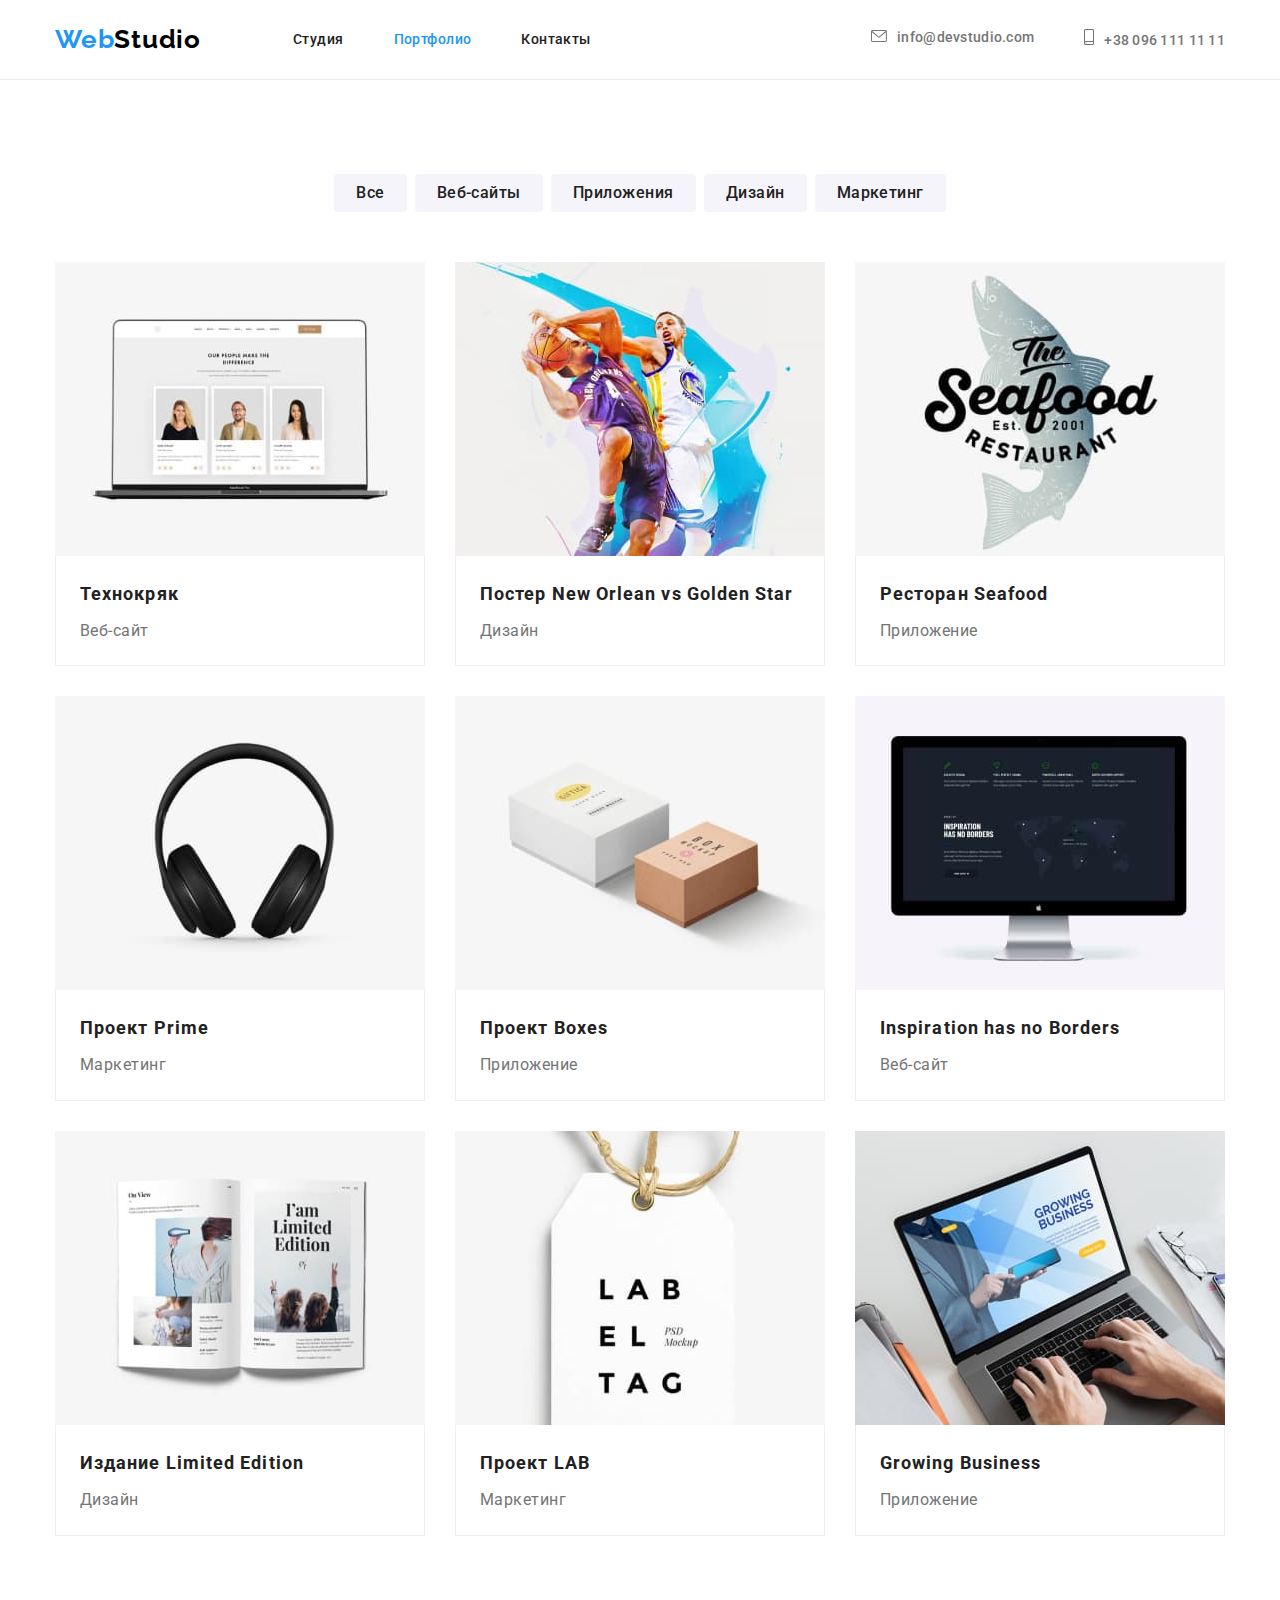
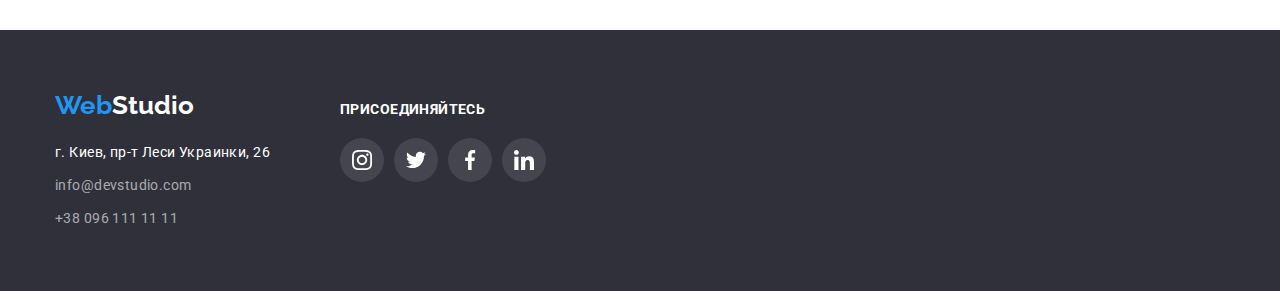
==== potrfolio.html @ 0a319fb0 "icon-close" ====
<!DOCTYPE html>
<html lang="ru">

<head>
    <meta charset="UTF-8" />
    <meta http-equiv="X-UA-Compatible" content="IE=edge" />
    <meta name="viewport" content="width=device-width, initial-scale=1.0" />
    <title>Портфолио</title>

    <link rel="preconnect" href="https://fonts.googleapis.com" />
    <link rel="preconnect" href="https://fonts.gstatic.com" />
    <link
        href="https://fonts.googleapis.com/css2?family=Raleway:wght@700&family=Roboto:wght@400;500;700;900&display=swap"
        rel="stylesheet" />
    <link rel="stylesheet" href="css/modern-normalize.css" />
    <link rel="stylesheet" href="css/styles.css" />
</head>

<body>
    <div class="container"></div>
    <!--Header-->
    <header class="header-block">
        <div class="header-conteiner container">
            <nav class="nav-block">
                <!--Logo-->
                <div class="logo-web">
                    <a href="./index.html" class="link-logo">
                        <span class="web-color">Web</span>Studio</a>
                </div>

                <!--Menu Nav-->
                <ul class="nav-list">

                    <li class="nav-link">
                        <a href="./index.html" class="link-studio-secondary">Студия</a>
                    </li>

                    <li class="nav-link">
                        <a href="./potrfolio.html" class="link-portfolio-secondary">Портфолио</a>
                    </li>

                    <li class="nav-link"><a href="#" class="link-contact-secondary">Контакты</a></li>
                </ul>
            </nav>

            <!--Contact email and tel-->
            <ul class="contact-list">

                <li class="header-mail">
                    <a href="mailto:info@devstudio.com" class="header-contact">
                        <svg class="icon-envelope" width="16" height="12">
                            <use href="./images/icons.svg#icon-envelope"></use>
                        </svg>info@devstudio.com</a>
                </li>
                <li class="header-tel">
                    <a href="tel:+380961111111" class="header-contact">
                        <svg class="icon-smartphone" width="10" height="16">
                            <use href="./images/icons.svg#icon-smartphone"></use>
                        </svg>+38 096 111 11 11</a>
                </li>
            </ul>
        </div>
    </header>

    <!-- Main -->
    <main class="main-block">
        <!-- container portfolio -->
        <!--must be present according to the rules  H1 and H2-->
        <section class="section-portflio">
            <div class="container">
                <h1 class="visually-hidden">Портфолио</h1>
                <!-- buttons-filters -->
                <ul class="button-filter-list">
                    <li class="button-filter-link">
                        <button type="button" class="filter-button">Все</button>
                    </li>

                    <li class="button-filter-link">
                        <button type="button" class="filter-button">Веб-сайты</button>
                    </li>

                    <li class="button-filter-link">
                        <button type="button" class="filter-button">Приложения</button>
                    </li>

                    <li class="button-filter-link">
                        <button type="button" class="filter-button">Дизайн</button>
                    </li>

                    <li class="button-filter-link">
                        <button type="button" class="filter-button">Маркетинг</button>
                    </li>
                </ul>

                <ul class="projects">
                    <!-- project 1 -->
                    <li class="project-link">
                        <div>
                            <img class="project-image" src="./images/img-portfolio-1.jpg" alt="Ноутбук-веб-страница"
                                width="370" />
                            <div class="project-card">
                                <h2 class="poster-box">Технокряк</h2>
                                <p class="poster-text">Веб-сайт</p>
                            </div>
                        </div>
                    </li>

                    <!-- project 2 -->
                    <li class="project-link">
                        <div>
                            <img class="project-image" src="./images/img-portfolio-2.jpg" alt="Постер-баскетбол"
                                width="370" />
                            <div class="project-card">
                                <h2 class="poster-box">Постер New Orlean vs Golden Star</h2>
                                <p class="poster-text">Дизайн</p>
                            </div>
                        </div>
                    </li>

                    <!-- project 3 -->
                    <li class="project-link">
                        <div>
                            <img class="project-image" src="./images/img-portfolio-3.jpg" alt="Ресторан-рыба"
                                width="370" />
                            <div class="project-card">
                                <h2 class="poster-box">Ресторан Seafood</h2>
                                <p class="poster-text">Приложение</p>
                            </div>
                        </div>
                    </li>

                    <!-- project 4 -->
                    <li class="project-link">
                        <div>
                            <img class="project-image" src="./images/img-portfolio-4.jpg" alt="Наушники-закрытые"
                                width="370" />
                            <div class="project-card">
                                <h2 class="poster-box">Проект Prime</h2>
                                <p class="poster-text">Маркетинг</p>
                            </div>
                        </div>
                    </li>

                    <!-- project 5 -->
                    <li class="project-link">
                        <div>
                            <img class="project-image" src="./images/img-portfolio-5.jpg" alt="Две-коробки"
                                width="370" />
                            <div class="project-card">
                                <h2 class="poster-box">Проект Boxes</h2>
                                <p class="poster-text">Приложение</p>
                            </div>
                        </div>
                    </li>

                    <!-- project 6 -->
                    <li class="project-link">
                        <div>
                            <img class="project-image" src="./images/img-portfolio-6.jpg" alt="Монитор-мак"
                                width="370" />
                            <div class="project-card">
                                <h2 class="poster-box">Inspiration has no Borders</h2>
                                <p class="poster-text">Веб-сайт</p>
                            </div>
                        </div>
                    </li>

                    <!-- project 7 -->
                    <li class="project-link">
                        <div>
                            <img class="project-image" src="./images/img-portfolio-7.jpg" alt="Журнал" width="370" />
                            <div class="project-card">
                                <h2 class="poster-box">Издание Limited Edition</h2>
                                <p class="poster-text">Дизайн</p>
                            </div>
                        </div>
                    </li>

                    <!-- project 8 -->
                    <li class="project-link">
                        <div>
                            <img class="project-image" src="./images/img-portfolio-8.jpg" alt="Метка" width="370" />
                            <div class="project-card">
                                <h2 class="poster-box">Проект LAB</h2>
                                <p class="poster-text">Маркетинг</p>
                            </div>
                        </div>
                    </li>

                    <!-- project 9 -->
                    <li class="project-link">
                        <div>
                            <img class="project-image" src="./images/img-portfolio-9.jpg" alt="Ноутбук-печатают"
                                width="370" />
                            <div class="project-card">
                                <h2 class="poster-box">Growing Business</h2>
                                <p class="poster-text">Приложение</p>
                            </div>
                        </div>
                    </li>
                </ul>
            </div>
        </section>
    </main>

    <!-- Footer -->
    <footer class="section-footer">
        <div class="container footer-content">
            <div>
                <div class="footer-web">
                    <a href="./index.html" class="web-logo">
                        <span class="web-color">Web</span>Studio</a>
                </div>

                <!-- Address -->
                <address>
                    <ul class="footer-item">

                        <li class="footer-link">
                            <a href="https://goo.gl/maps/CPtrU1FHBa2aNyZL9" class="address-footer" target="_blank"
                                rel="noopener noreferrer">
                                г. Киев, пр-т Леси Украинки, 26
                            </a>
                        </li>

                        <li class="footer-link">
                            <a href="mailto:info@devstudio.com" class="footer-contact">info@devstudio.com</a>
                        </li>

                        <li class="footer-link">
                            <a href="tel:+380961111111" class="footer-contact">+38 096 111 11 11</a>
                        </li>

                    </ul>
                </address>
            </div>

            <!-- footer social-icon -->

            <div class="footer-social">
                <h3 class="footer-title">присоединяйтесь</h3>
                <ul class="footer-list">
                    <li class="footer-icon-roll">
                        <a href=# class="footer-icon-link">
                            <svg class="footer-icon" width="20" height="20">
                                <use href="./images/icons.svg#icon-instagram">
                                </use>
                            </svg>
                        </a>
                    </li>
                    <li class="footer-icon-roll">
                        <a href=# class="footer-icon-link">
                            <svg class="footer-icon" width="20" height="20">
                                <use href="./images/icons.svg#icon-twitter">
                                </use>
                            </svg>
                        </a>
                    </li>
                    <li class="footer-icon-roll">
                        <a href=# class="footer-icon-link">
                            <svg class="footer-icon" width="20" height="20">
                                <use href="./images/icons.svg#icon-facebook">
                                </use>
                            </svg>
                        </a>
                    </li>
                    <li class="footer-icon-roll">
                        <a href=# class="footer-icon-link">
                            <svg class="footer-icon" width="20" height="20">
                                <use href="./images/icons.svg#icon-linkedin">
                                </use>
                            </svg>
                        </a>
                    </li>
            </div>
        </div>
    </footer>
</body>

</html>
---- css/styles.css ----
/* Global Styles */

/* TEST MARGIN    outline: 1px solid red; */

body {
	font-family: 'Roboto', sans-serif;
	padding: 0;
	margin: 0;
	font-weight: 400;
	font-size: 14px;
	color: #212121;
	background-color: #fff;
}

.visually-hidden {
	position: absolute;
	width: 1px;
	height: 1px;
	margin: -1px;
	border: 0;
	padding: 0;

	white-space: nowrap;
	clip-path: inset(100%);
	clip: rect(0 0 0 0);
	overflow: hidden;
}

h1,
h2,
h3,
h4,
h5,
h6 {
	margin: 0;
}

p {
	margin: 0;
}

ul,
ol {
	list-style: none;
	margin: 0;
	padding-left: 0;
}

.container {
	max-width: 1200px;
	margin: 0 auto;
	padding-left: 15px;
	padding-right: 15px;
}

.section-group,
.section-teams,
.section-portflio,
.section-clients {
	padding-bottom: 94px;
	padding-top: 94px;
}
/* Header */

.header-block {
	border-bottom: 1px solid #ececec;
	padding: 24px 0;
}

.header-container {
	display: flex;
	align-items: center;
	justify-content: space-between;
}

/* Logo */
.logo-web {
	font-family: 'Raleway';
	font-style: normal;
	font-weight: 700;
	font-size: 26px;
	line-height: 1.19;
	letter-spacing: 0.03em;
	color: #000;
}
.link-logo {
	text-decoration: none;
	color: #000;
	margin-right: 92px;
}
.web-color {
	color: #2196f3;
}

/* Menu Nav */

.nav-block {
	display: flex;
	align-items: center;
}

.nav-list {
	display: flex;
}

.contact-list {
	display: flex;
	margin-left: auto;
}

.nav-link:not(:last-child) {
	margin-right: 50px;
}
.section-header {
	background: #ffffff;
}

.header-conteiner {
	display: flex;
	align-items: center;
}

.link-studio {
	font-weight: 500;
	font-style: normal;
	font-size: 14px;
	line-height: 1.14;
	letter-spacing: 0.02em;
	color: #2196f3;
	text-decoration: none;
	border-bottom: 1px solid #2196f3;
}

.link-portfolio,
.link-contact {
	font-weight: 500;
	font-style: normal;
	font-size: 14px;
	line-height: 1.14;
	color: #212121;
	letter-spacing: 0.02em;
	text-decoration: none;
}

.link-studio:hover,
.link-portfolio:hover,
.link-contact:hover,
.header-contact:hover,
.header-contact:focus,
.footer-contact:hover,
.footer-contact:focus {
	color: #2196f3;
}

/* Contact email and tel */
.header-contact {
	font-weight: 500;
	font-style: normal;
	font-size: 14px;
	line-height: 1.14;
	letter-spacing: 0.02em;
	color: #757575;
	text-decoration: none;
}

.contact-list .header-mail + .header-tel {
	margin-left: 50px;
}

.header-mail,
.header-tel {
	/* display: flex; */
	align-items: center;
}

.icon-smartphone,
.icon-envelope {
	margin-right: 10px;
	fill: #757575;
}
/* display: block; */

/* cursor: pointer; */
/* width: 16px;
	height: 16px; */

/* .header-contact:hover,
.icon-smartphone:focus,
.header-tel :hover,
.header-tel :focus {
	fill: #2196f3;
} */

/* .icon-envelope {
	margin-right: 10px;
	cursor: pointer;
	width: 16px;
	height: 16px;
} */

/* Main */
.main-block {
}
/* Title H1 */
.section-title {
	padding: 200px 0px 200px 0px;
	text-align: center;
	background-color: #2f303a;
	background-image: linear-gradient(
			rgba(47, 48, 58, 0.4),
			rgba(47, 48, 58, 0.4)
		),
		url(../images/img-office.jpg);
	text-align: center;
	padding: 200px 0px;
	background-size: cover;
	background-repeat: no-repeat;
	max-width: 1600px;
	height: 600px;
	margin-left: auto;
	margin-right: auto;
}

.page-title {
	font-weight: 900;
	font-style: normal;
	font-size: 44px;
	line-height: 1.36;
	letter-spacing: 0.06em;
	text-align: center;
	color: #ffffff;
	text-transform: uppercase;
	margin: 0px auto 30px auto;
	width: 696px;
}

/* button-title  */
.title-button {
	font-weight: 700;
	font-style: normal;
	font-size: 16px;
	line-height: 1.87;
	letter-spacing: 0.06em;
	color: #ffffff;
	background: #2196f3;
	box-shadow: 0px 4px 4px rgba(0, 0, 0, 0.15);
	border-radius: 4px;
	cursor: pointer;
	transition: all 0.3s ease-out;
	display: block;
	margin: 0 auto;
	padding: 10px 32px;
	border: none;
}

.title-button:hover,
.title-button:focus {
	background: #757575;
}
/* Features group */
.section-group {
	background: #ffffff;
}

.features-title {
	font-weight: 700;
	font-style: normal;
	font-size: 36px;
	line-height: 1.16;
	letter-spacing: 0.03em;
	color: #212121;
}

.group-title {
	font-weight: 700;
	font-style: normal;
	font-size: 14px;
	line-height: 1.14;
	letter-spacing: 0.03em;
	color: #212121;
	text-transform: uppercase;
	margin-bottom: 10px;
}

.skills-text {
	font-size: 14px;
	line-height: 1.71;
	letter-spacing: 0.03em;
	color: #757575;
}

.group-link:not(:last-child) {
	margin-right: 30px;
}

/* .features-title {
	display: none;
} */

.group-list {
	display: flex;
}

.group-link {
	width: 270px;
}

.group-block {
	display: flex;
	align-items: center;
	justify-content: center;
	background-color: #f5f4fa;
	width: 270px;
	height: 120px;
	margin-bottom: 30px;
	border-radius: 4px;
}
/* display: block;
	position: center; */

.group-icon {
	fill: #212121;
}

/* Box */
.section-box {
	background: #ffffff;
	padding-bottom: 94px;
}

.box-title {
	font-weight: 700;
	font-size: 36px;
	line-height: 1.16;
	letter-spacing: 0.03em;
	text-align: center;
	margin-bottom: 50px;
}

.box-link {
	/* display: flexbox; */
	/* margin-right: 30px; */
}

.box-list {
	display: flex;
	gap: 30px;
	/* flex-wrap: wrap; */
	/* justify-content: space-between; */
	/* text-decoration: none; */
}
.box-image,
.client-icon {
	display: block;
}

/* Teams */
.section-teams {
	background: #f5f4fa;
}

.teams-title {
	font-weight: 700;
	font-style: normal;
	font-size: 36px;
	line-height: 1.16;
	letter-spacing: 0.03em;
	text-align: center;
	margin-bottom: 50px;
}

.name-teams {
	font-weight: 500;
	font-style: normal;
	font-size: 16px;
	line-height: 1.18;
	letter-spacing: 0.03em;
	text-align: center;
	margin-bottom: 10px;
}

.team-text {
	font-weight: 400;
	font-size: 16px;
	line-height: 1.18;
	letter-spacing: 0.03em;
	text-align: center;
	color: #757575;
	margin-bottom: 16px;
}

.team-list {
	display: flex;
	gap: 30px;
	/* justify-content: space-between; */
}
.team-link {
	box-shadow: 0px 1px 3px rgba(0, 0, 0, 0.12), 0px 1px 1px rgba(0, 0, 0, 0.14),
		0px 2px 1px rgba(0, 0, 0, 0.2);
	border-radius: 0px 0px 4px 4px;
}

.team-img {
	display: block;
}

.team-card {
	padding: 30px 32px;
	background: #ffffff;
}

/* social ions */

.social-link {
	display: flex;
	align-items: center;
	justify-content: center;
	color: #fff;
	width: 44px;
	height: 44px;
}

.social-list {
	display: flex;
	align-items: center;
	justify-content: center;
}

.social-roll {
	gap: 10px;
	display: flex;
	border-radius: 50%;
	background: #fff;
	/* justify-content: ; */
}
.social-icon {
	fill: #afb1b8;
}

.social-roll:hover {
	background: #2196f3;
}

.social-roll:hover .social-icon {
	fill: #fff;
}

/* Regular clients */

.client-title {
	font-style: normal;
	font-weight: 700;
	font-size: 36px;
	line-height: 1.16;
	text-align: center;
	letter-spacing: 0.03em;
	color: #212121;
	padding-bottom: 50px;
}

/* .group-block {
	display: flex;
	align-items: center;
	justify-content: center;
	background-color: #f5f4fa;
	width: 270px;
	height: 120px;
	margin-bottom: 30px;
	border-radius: 4px;}

	display: block;
	position: center; */

.client-list {
	display: flex;
	/* flex-wrap: wrap; */
	justify-content: center;
	gap: 30px;
	/* flex-basis: calc((100% - 150px) / 5); */
}

/* .clients-list {
	display: flex;
	flex-direction: column;
	justify-content: center;
	margin-left: -30px;
} */

.client-link {
	display: flex;
	align-items: center;
	justify-content: center;
	width: 170px;
	height: 92px;
	box-sizing: border-box;
}

.client-icon {
	/* fill: currentColor; */
	fill: #afb1b8;
}

.client-roll {
	border: 1px solid #afb1b8;
	border-radius: 4px;
}
/* .client-link:hover,
.client-link:focus,
.client-icon:hover,
.client-icon:focus {
	fill: #2196f3;
	border-color: #2196f3;
} */

.client-roll:hover {
	border: 1px solid #2196f3;
}

.client-roll:hover .client-icon {
	fill: #2196f3;
}

/* Footer */
.section-footer {
	background: #2f303a;
	padding: 60px 0;
}

.web-logo {
	color: #ffffff;
	text-decoration: none;
}

.footer-web {
	font-family: 'Raleway';
	font-weight: 700;
	font-size: 26px;
	line-height: 1.19;
	color: #ffffff;
}

/* address */
.address-footer {
	font-weight: 400;
	font-style: normal;
	font-size: 14px;
	line-height: 1.71;
	letter-spacing: 0.03em;
	color: #ffffff;
	text-decoration: none;
}

/* email tel */
.footer-contact {
	font-weight: 400;
	font-style: normal;
	font-size: 14px;
	line-height: 1.71;
	letter-spacing: 0.03em;
	color: rgba(255, 255, 255, 0.6);
	text-decoration: none;
}
.footer-link:not(:last-child) {
	margin-bottom: 9px;
}
.web-logo {
	display: inline-block;
	margin-bottom: 20px;
}

/* footer social icon */
.footer-title {
	font-style: normal;
	font-weight: 700;
	font-size: 14px;
	line-height: 1.14;
	letter-spacing: 0.03em;
	text-transform: uppercase;
	align-items: center;
	color: #ffffff;
	margin-bottom: 20px;
}

.footer-content {
	align-items: baseline;
	display: flex;
}
.footer-social {
	box-sizing: border-box;
	display: block;
	min-width: 206px;
	margin-left: 70px;
}

.footer-list {
	display: flex;
}

/* .footer-flex {
	/* display: flex; */

.footer-icon {
	fill: #fff;
}

.footer-icon-link {
	display: flex;
	align-items: center;
	justify-content: center;
	width: 44px;
	height: 44px;
	background: rgba(255, 255, 255, 0.1);
	border-radius: 50%;
}

/* .footer-icon-roll {
	gap: 10px;
} */
.footer-icon-roll:not(:last-child) {
	margin-right: 10px;
}

.footer-icon-link:hover {
	background: #2196f3;
}

/* portfolio */
.section-portflio {
	background: #ffffff;
}

.link-portfolio-secondary {
	font-weight: 500;
	font-style: normal;
	font-size: 14px;
	line-height: 1.14;
	letter-spacing: 0.03em;
	color: #2196f3;
	text-decoration: none;
}

.link-studio-secondary,
.link-contact-secondary {
	font-weight: 500;
	font-style: normal;
	font-size: 14px;
	line-height: 1.14;
	letter-spacing: 0.03em;
	color: #212121;
	text-decoration: none;
}

.link-studio-secondary:hover,
.link-portfolio-secondary:hover,
.link-contact-secondary:hover,
.address-footer:hover {
	color: #2196f3;
}

/* buttons-filters-portfolio */

.project-link:hover {
	cursor: pointer;
	box-shadow: 0px 1px 1px rgba(0, 0, 0, 0.12), 0px 4px 4px rgba(0, 0, 0, 0.06),
		1px 4px 6px rgba(0, 0, 0, 0.16);
}

.page-title-poster {
	font-weight: 900;
	font-style: normal;
	font-size: 44px;
	line-height: 1.36;
	color: #212121;
	visibility: hidden;
}

.title-poster {
	font-weight: 700;
	font-style: normal;
	font-size: 36px;
	line-height: 1.16;
	letter-spacing: 0.06em;
	color: #212121;
}

.filter-button {
	font-style: normal;
	font-weight: 500;
	font-size: 16px;
	line-height: 1.6;
	letter-spacing: 0.03em;
	color: #212121;
	background: #f5f4fa;
	cursor: pointer;
	border-radius: 4px;
	border: none;
	text-align: center;
	padding: 6px 22px;
	transition: all 0.3s ease-out;
	/* margin-top: 94px; */
}

.button-filter-link:not(:last-child) {
	margin-right: 8px;
}

.filter-button:hover,
.filter-button:focus {
	box-shadow: 0px 3px 1px rgba(0, 0, 0, 0.1), 0px 1px 2px rgba(0, 0, 0, 0.08),
		0px 2px 2px rgba(0, 0, 0, 0.12);
	border-radius: 4px;
	background: #2196f3;
	color: #ffffff;
}

/* projects poster */

.button-filter-list {
	display: flex;
	align-items: center;
	justify-content: center;
	margin-bottom: 50px;
}

.poster-box {
	font-style: normal;
	font-weight: 700;
	font-size: 18px;
	line-height: 2;
	letter-spacing: 0.06em;
	color: #212121;
	margin: 0px 0px 4px 0px;
}

.poster-text {
	font-style: normal;
	font-weight: 400;
	font-size: 16px;
	line-height: 1.87;
	letter-spacing: 0.03em;
	color: #757575;
}

.projects {
	display: flex;
	flex-wrap: wrap;
	justify-content: center;
	gap: 30px;
	flex-basis: calc((100% - 60px) / 3);
}

.project-image {
	display: block;
}

.project-card {
	padding: 20px 24px;
	border-left: 1px solid #eeeeee;
	border-right: 1px solid #eeeeee;
	border-bottom: 1px solid #eeeeee;
}
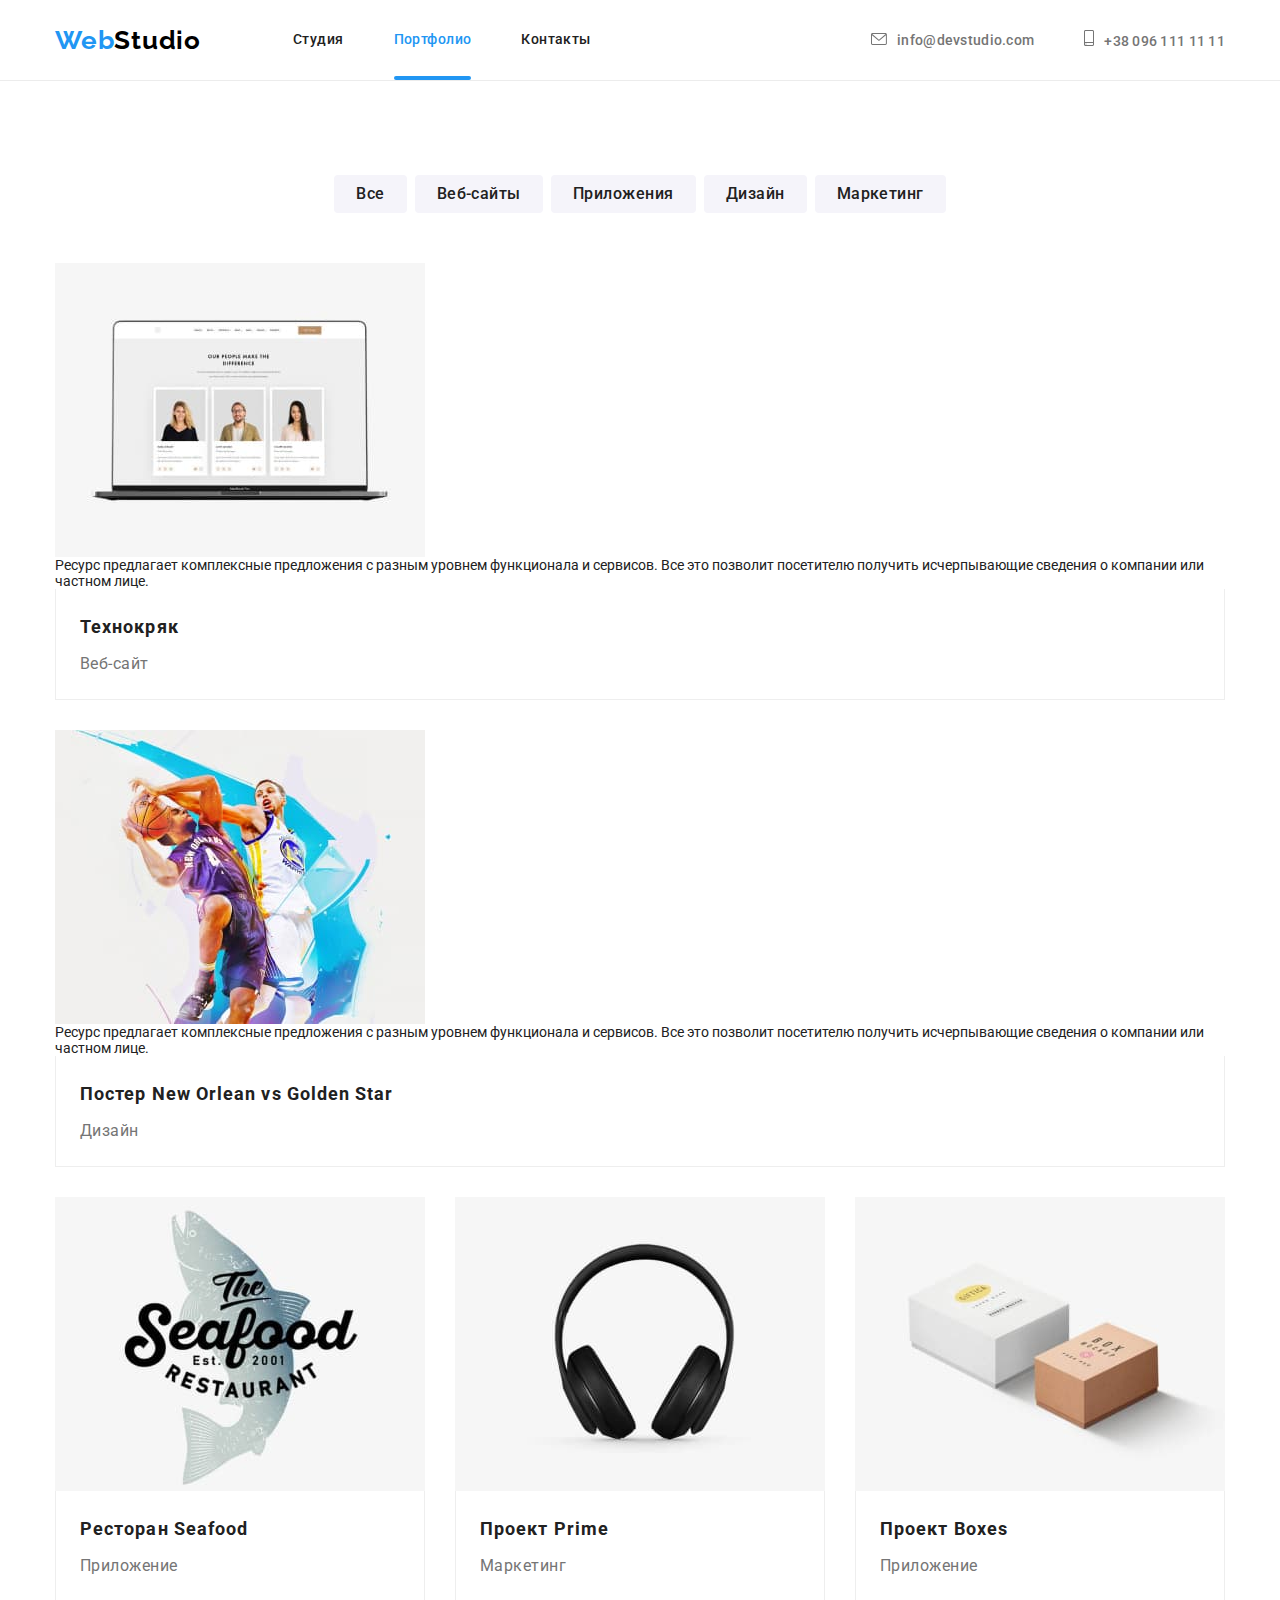
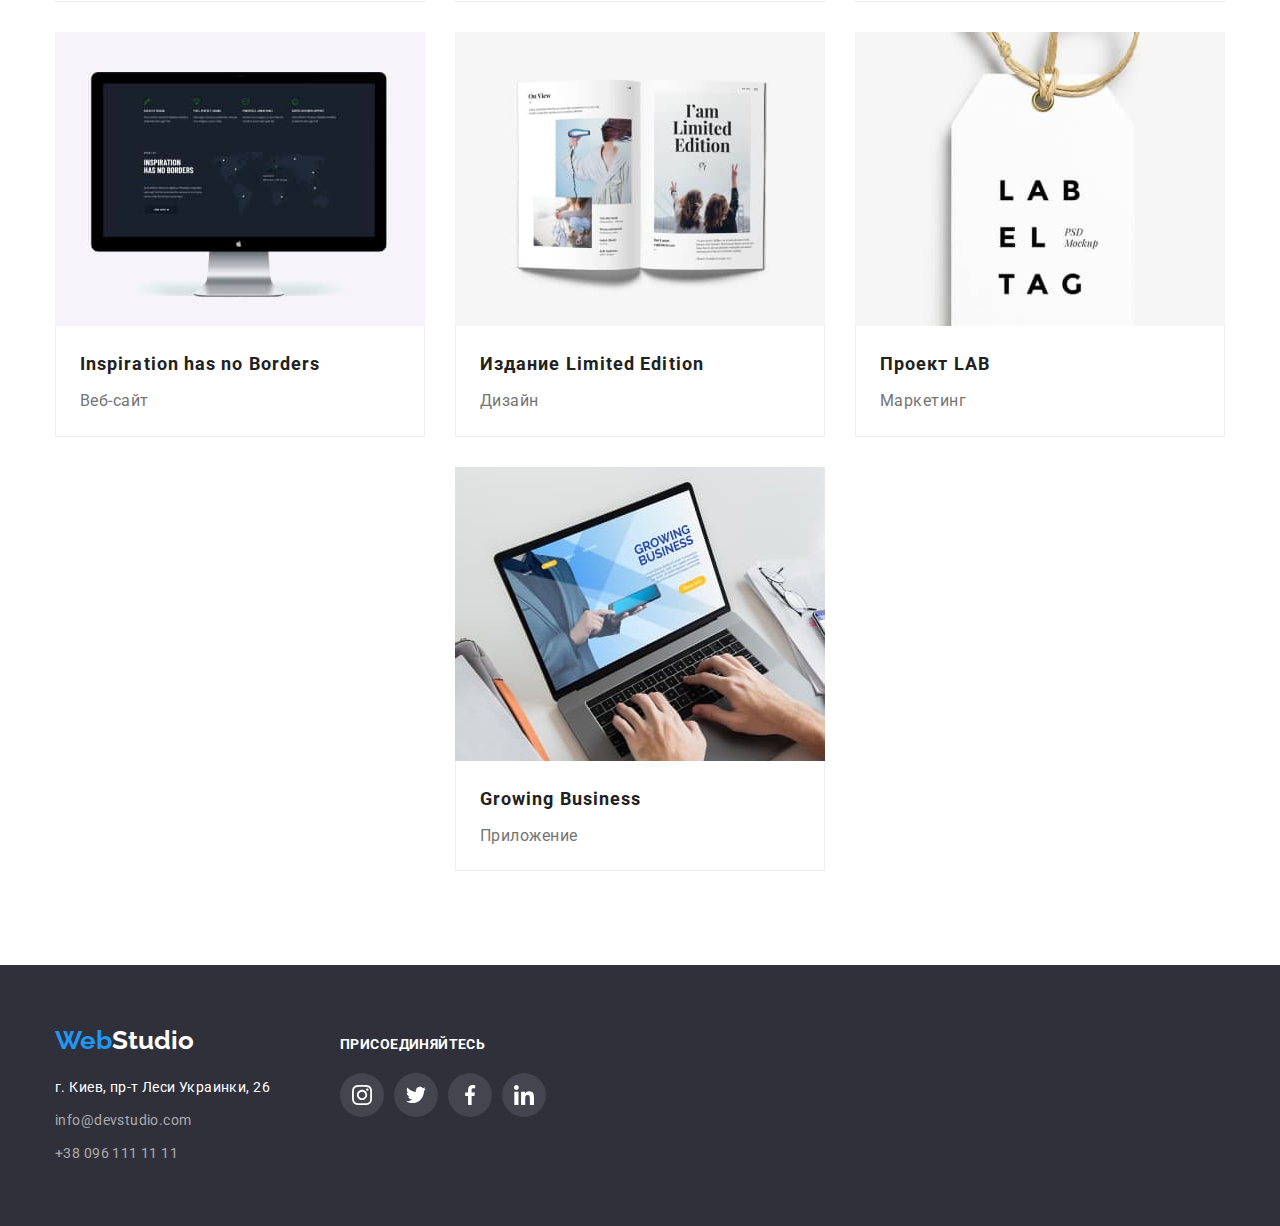
==== commit 7f3c81e2: "index listo" ====
--- a/potrfolio.html
+++ b/potrfolio.html
@@ -39,7 +39,9 @@
                         <a href="./potrfolio.html" class="link-portfolio-secondary">Портфолио</a>
                     </li>
 
-                    <li class="nav-link"><a href="#" class="link-contact-secondary">Контакты</a></li>
+                    <li class="nav-link">
+                        <a href="#" class="link-contact-secondary">Контакты</a>
+                    </li>
                 </ul>
             </nav>
 
@@ -48,13 +50,13 @@
 
                 <li class="header-mail">
                     <a href="mailto:info@devstudio.com" class="header-contact">
-                        <svg class="icon-envelope" width="16" height="12">
+                        <svg class="icon-envelope-smartphone" width="16" height="12">
                             <use href="./images/icons.svg#icon-envelope"></use>
                         </svg>info@devstudio.com</a>
                 </li>
                 <li class="header-tel">
                     <a href="tel:+380961111111" class="header-contact">
-                        <svg class="icon-smartphone" width="10" height="16">
+                        <svg class="icon-envelope-smartphone" width="10" height="16">
                             <use href="./images/icons.svg#icon-smartphone"></use>
                         </svg>+38 096 111 11 11</a>
                 </li>
@@ -95,26 +97,36 @@
                 <ul class="projects">
                     <!-- project 1 -->
                     <li class="project-link">
-                        <div>
+                        <div class="overlay">
                             <img class="project-image" src="./images/img-portfolio-1.jpg" alt="Ноутбук-веб-страница"
                                 width="370" />
-                            <div class="project-card">
-                                <h2 class="poster-box">Технокряк</h2>
-                                <p class="poster-text">Веб-сайт</p>
-                            </div>
-                        </div>
+                            <p class="overlay-text">Ресурс предлагает комплексные предложения с разным уровнем
+                                функционала и сервисов.
+                                Все это позволит посетителю получить
+                                исчерпывающие сведения о компании или частном лице.</p>
+                        </div>
+                        <div class="project-card">
+                            <h2 class="poster-box">Технокряк</h2>
+                            <p class="poster-text">Веб-сайт</p>
+                        </div>
+
                     </li>
 
                     <!-- project 2 -->
                     <li class="project-link">
-                        <div>
+                        <div class="project-box">
                             <img class="project-image" src="./images/img-portfolio-2.jpg" alt="Постер-баскетбол"
                                 width="370" />
-                            <div class="project-card">
-                                <h2 class="poster-box">Постер New Orlean vs Golden Star</h2>
-                                <p class="poster-text">Дизайн</p>
-                            </div>
-                        </div>
+                            <p class="overlay-text">Ресурс предлагает комплексные предложения с разным уровнем
+                                функционала и сервисов.
+                                Все это позволит посетителю получить
+                                исчерпывающие сведения о компании или частном лице.</p>
+                        </div>
+                        <div class="project-card">
+                            <h2 class="poster-box">Постер New Orlean vs Golden Star</h2>
+                            <p class="poster-text">Дизайн</p>
+                        </div>
+
                     </li>
 
                     <!-- project 3 -->
@@ -275,6 +287,7 @@
             </div>
         </div>
     </footer>
+    <script src="./js/modal.js"></script>
 </body>
 
 </html>--- a/css/styles.css
+++ b/css/styles.css
@@ -64,15 +64,22 @@
 
 .header-block {
 	border-bottom: 1px solid #ececec;
-	padding: 24px 0;
-}
-
-.header-container {
+}
+
+.contact-list {
 	display: flex;
 	align-items: center;
 	justify-content: space-between;
 }
-
+.link-studio,
+.link-portfolio,
+.link-contact,
+.link-studio-secondary,
+.link-portfolio-secondary,
+.link-contact-secondary,
+.header-contact {
+	padding: 32px 0;
+}
 /* Logo */
 .logo-web {
 	font-family: 'Raleway';
@@ -94,25 +101,24 @@
 
 /* Menu Nav */
 
-.nav-block {
-	display: flex;
-	align-items: center;
-}
-
+.nav-block,
 .nav-list {
 	display: flex;
+	align-items: center;
 }
 
 .contact-list {
 	display: flex;
 	margin-left: auto;
+	align-items: center;
 }
 
 .nav-link:not(:last-child) {
 	margin-right: 50px;
 }
+
 .section-header {
-	background: #ffffff;
+	background-color: #ffffff;
 }
 
 .header-conteiner {
@@ -126,9 +132,10 @@
 	font-size: 14px;
 	line-height: 1.14;
 	letter-spacing: 0.02em;
+	text-decoration: none;
+	display: block;
 	color: #2196f3;
-	text-decoration: none;
-	border-bottom: 1px solid #2196f3;
+	position: relative;
 }
 
 .link-portfolio,
@@ -137,19 +144,44 @@
 	font-style: normal;
 	font-size: 14px;
 	line-height: 1.14;
-	color: #212121;
 	letter-spacing: 0.02em;
 	text-decoration: none;
+	display: block;
+	color: #212121;
+	transition-property: color;
+	transition-duration: 250ms;
+	transition-timing-function: cubic-bezier(0.4, 0, 0.2, 1);
 }
 
 .link-studio:hover,
+.link-studio:focus,
 .link-portfolio:hover,
+.link-portfolio:focus,
 .link-contact:hover,
+.link-contact:focus,
 .header-contact:hover,
 .header-contact:focus,
 .footer-contact:hover,
-.footer-contact:focus {
+.footer-contact:focus,
+.link-studio-secondary:hover,
+.link-studio-secondary:focus,
+.link-portfolio-secondary:hover,
+.link-portfolio-secondary:focus,
+.link-contact-secondary:hover,
+.link-contact-secondary:focus {
 	color: #2196f3;
+}
+
+a.link-studio::after {
+	content: '';
+	position: absolute;
+	display: block;
+	bottom: 0px;
+	left: 0px;
+	width: 100%;
+	height: 4px;
+	background-color: #2196f3;
+	border-radius: 2px;
 }
 
 /* Contact email and tel */
@@ -159,58 +191,43 @@
 	font-size: 14px;
 	line-height: 1.14;
 	letter-spacing: 0.02em;
+	text-decoration: none;
+	align-items: center;
 	color: #757575;
-	text-decoration: none;
+	transition-property: color;
+	transition-duration: 250ms;
+	transition-timing-function: cubic-bezier(0.4, 0, 0.2, 1);
 }
 
 .contact-list .header-mail + .header-tel {
 	margin-left: 50px;
 }
 
-.header-mail,
-.header-tel {
-	/* display: flex; */
-	align-items: center;
-}
-
-.icon-smartphone,
-.icon-envelope {
+.icon-envelope-smartphone {
 	margin-right: 10px;
 	fill: #757575;
-}
-/* display: block; */
-
-/* cursor: pointer; */
-/* width: 16px;
-	height: 16px; */
-
-/* .header-contact:hover,
-.icon-smartphone:focus,
-.header-tel :hover,
-.header-tel :focus {
+	transition-property: fill;
+	transition-duration: 250ms;
+	transition-timing-function: cubic-bezier(0.4, 0, 0.2, 1);
+}
+
+.header-contact:hover .icon-envelope-smartphone,
+.header-contact:focus .icon-envelope-smartphone {
 	fill: #2196f3;
-} */
-
-/* .icon-envelope {
-	margin-right: 10px;
-	cursor: pointer;
-	width: 16px;
-	height: 16px;
-} */
+}
 
 /* Main */
-.main-block {
-}
+
 /* Title H1 */
 .section-title {
 	padding: 200px 0px 200px 0px;
 	text-align: center;
-	background-color: #2f303a;
+	/* background-color: #2f303a; */
 	background-image: linear-gradient(
 			rgba(47, 48, 58, 0.4),
 			rgba(47, 48, 58, 0.4)
 		),
-		url(../images/img-office.jpg);
+		url(../images/img-hero.jpg);
 	text-align: center;
 	padding: 200px 0px;
 	background-size: cover;
@@ -242,11 +259,10 @@
 	line-height: 1.87;
 	letter-spacing: 0.06em;
 	color: #ffffff;
-	background: #2196f3;
+	background-color: #2196f3;
 	box-shadow: 0px 4px 4px rgba(0, 0, 0, 0.15);
 	border-radius: 4px;
 	cursor: pointer;
-	transition: all 0.3s ease-out;
 	display: block;
 	margin: 0 auto;
 	padding: 10px 32px;
@@ -255,11 +271,14 @@
 
 .title-button:hover,
 .title-button:focus {
-	background: #757575;
+	background-color: #00ccff;
+	transition-property: background-color;
+	transition-duration: 250ms;
+	transition-timing-function: cubic-bezier(0.4, 0, 0.2, 1);
 }
 /* Features group */
 .section-group {
-	background: #ffffff;
+	background-color: #ffffff;
 }
 
 .features-title {
@@ -324,7 +343,7 @@
 
 /* Box */
 .section-box {
-	background: #ffffff;
+	background-color: #ffffff;
 	padding-bottom: 94px;
 }
 
@@ -338,8 +357,7 @@
 }
 
 .box-link {
-	/* display: flexbox; */
-	/* margin-right: 30px; */
+	position: relative;
 }
 
 .box-list {
@@ -354,9 +372,31 @@
 	display: block;
 }
 
+.box-block {
+	display: flex;
+	justify-content: center;
+	position: absolute;
+	bottom: 0px;
+	left: 0px;
+	width: 100%;
+	background-color: rgba(47, 48, 58, 0.8);
+}
+
+.box-text {
+	font-style: normal;
+	font-weight: 700;
+	font-size: 14px;
+	line-height: 1.14;
+	text-align: center;
+	letter-spacing: 0.03em;
+	text-transform: uppercase;
+	color: #ffffff;
+	padding: 27px 0;
+}
+
 /* Teams */
 .section-teams {
-	background: #f5f4fa;
+	background-color: #f5f4fa;
 }
 
 .teams-title {
@@ -406,7 +446,7 @@
 
 .team-card {
 	padding: 30px 32px;
-	background: #ffffff;
+	background-color: #ffffff;
 }
 
 /* social ions */
@@ -418,30 +458,39 @@
 	color: #fff;
 	width: 44px;
 	height: 44px;
+	background-color: #fff;
+	border-radius: 50%;
+	transition-property: background-color;
+	transition-duration: 250ms;
+	transition-timing-function: cubic-bezier(0.4, 0, 0.2, 1);
 }
 
 .social-list {
 	display: flex;
 	align-items: center;
 	justify-content: center;
+	gap: 10px;
 }
 
 .social-roll {
-	gap: 10px;
-	display: flex;
-	border-radius: 50%;
-	background: #fff;
+	display: flex;
+
 	/* justify-content: ; */
 }
 .social-icon {
 	fill: #afb1b8;
-}
-
-.social-roll:hover {
-	background: #2196f3;
-}
-
-.social-roll:hover .social-icon {
+	transition-property: fill;
+	transition-duration: 250ms;
+	transition-timing-function: cubic-bezier(0.4, 0, 0.2, 1);
+}
+
+.social-link:hover,
+.social-link:focus {
+	background-color: #2196f3;
+}
+
+.social-link:hover .social-icon,
+.social-link:focus .social-icon {
 	fill: #fff;
 }
 
@@ -493,16 +542,22 @@
 	width: 170px;
 	height: 92px;
 	box-sizing: border-box;
+	border: 1px solid #afb1b8;
+	border-radius: 4px;
+	transition-property: border;
+	transition-duration: 250ms;
+	transition-timing-function: cubic-bezier(0.4, 0, 0.2, 1);
 }
 
 .client-icon {
 	/* fill: currentColor; */
 	fill: #afb1b8;
+	transition-property: fill;
+	transition-duration: 250ms;
+	transition-timing-function: cubic-bezier(0.4, 0, 0.2, 1);
 }
 
 .client-roll {
-	border: 1px solid #afb1b8;
-	border-radius: 4px;
 }
 /* .client-link:hover,
 .client-link:focus,
@@ -512,17 +567,19 @@
 	border-color: #2196f3;
 } */
 
-.client-roll:hover {
+.client-link:hover,
+.client-link:focus {
 	border: 1px solid #2196f3;
 }
 
-.client-roll:hover .client-icon {
+.client-link:hover .client-icon,
+.client-link:focus .client-icon {
 	fill: #2196f3;
 }
 
 /* Footer */
 .section-footer {
-	background: #2f303a;
+	background-color: #2f303a;
 	padding: 60px 0;
 }
 
@@ -548,6 +605,9 @@
 	letter-spacing: 0.03em;
 	color: #ffffff;
 	text-decoration: none;
+	transition-property: color;
+	transition-duration: 250ms;
+	transition-timing-function: cubic-bezier(0.4, 0, 0.2, 1);
 }
 
 /* email tel */
@@ -559,6 +619,9 @@
 	letter-spacing: 0.03em;
 	color: rgba(255, 255, 255, 0.6);
 	text-decoration: none;
+	transition-property: color;
+	transition-duration: 250ms;
+	transition-timing-function: cubic-bezier(0.4, 0, 0.2, 1);
 }
 .footer-link:not(:last-child) {
 	margin-bottom: 9px;
@@ -609,8 +672,11 @@
 	justify-content: center;
 	width: 44px;
 	height: 44px;
-	background: rgba(255, 255, 255, 0.1);
+	background-color: rgba(255, 255, 255, 0.1);
 	border-radius: 50%;
+	transition-property: background-color;
+	transition-duration: 250ms;
+	transition-timing-function: cubic-bezier(0.4, 0, 0.2, 1);
 }
 
 /* .footer-icon-roll {
@@ -620,13 +686,14 @@
 	margin-right: 10px;
 }
 
-.footer-icon-link:hover {
-	background: #2196f3;
+.footer-icon-link:hover,
+.footer-icon-link:focus {
+	background-color: #2196f3;
 }
 
 /* portfolio */
 .section-portflio {
-	background: #ffffff;
+	background-color: #ffffff;
 }
 
 .link-portfolio-secondary {
@@ -637,6 +704,20 @@
 	letter-spacing: 0.03em;
 	color: #2196f3;
 	text-decoration: none;
+	display: block;
+	position: relative;
+}
+
+a.link-portfolio-secondary::after {
+	content: '';
+	position: absolute;
+	display: block;
+	bottom: 0px;
+	left: 0px;
+	width: 100%;
+	height: 4px;
+	background-color: #2196f3;
+	border-radius: 2px;
 }
 
 .link-studio-secondary,
@@ -648,6 +729,10 @@
 	letter-spacing: 0.03em;
 	color: #212121;
 	text-decoration: none;
+	display: block;
+	transition-property: color;
+	transition-duration: 250ms;
+	transition-timing-function: cubic-bezier(0.4, 0, 0.2, 1);
 }
 
 .link-studio-secondary:hover,
@@ -661,6 +746,9 @@
 
 .project-link:hover {
 	cursor: pointer;
+	transition-property: box-shadow;
+	transition-duration: 250ms;
+	transition-timing-function: cubic-bezier(0.4, 0, 0.2, 1);
 	box-shadow: 0px 1px 1px rgba(0, 0, 0, 0.12), 0px 4px 4px rgba(0, 0, 0, 0.06),
 		1px 4px 6px rgba(0, 0, 0, 0.16);
 }
@@ -690,14 +778,15 @@
 	line-height: 1.6;
 	letter-spacing: 0.03em;
 	color: #212121;
-	background: #f5f4fa;
+	background-color: #f5f4fa;
 	cursor: pointer;
 	border-radius: 4px;
 	border: none;
 	text-align: center;
 	padding: 6px 22px;
-	transition: all 0.3s ease-out;
-	/* margin-top: 94px; */
+	transition-property: background-color;
+	transition-duration: 250ms;
+	transition-timing-function: cubic-bezier(0.4, 0, 0.2, 1);
 }
 
 .button-filter-link:not(:last-child) {
@@ -709,8 +798,11 @@
 	box-shadow: 0px 3px 1px rgba(0, 0, 0, 0.1), 0px 1px 2px rgba(0, 0, 0, 0.08),
 		0px 2px 2px rgba(0, 0, 0, 0.12);
 	border-radius: 4px;
-	background: #2196f3;
+	background-color: #2196f3;
 	color: #ffffff;
+	transition-property: background-color, box-shadow;
+	transition-duration: 250ms;
+	transition-timing-function: cubic-bezier(0.4, 0, 0.2, 1);
 }
 
 /* projects poster */
@@ -741,6 +833,11 @@
 	color: #757575;
 }
 
+.project-box {
+	position: relative;
+	display: inline-block;
+}
+
 .projects {
 	display: flex;
 	flex-wrap: wrap;
@@ -759,3 +856,85 @@
 	border-right: 1px solid #eeeeee;
 	border-bottom: 1px solid #eeeeee;
 }
+
+/* Overlay */
+/* .overlay {
+	position: relative;
+	overflow: hidden; */
+
+/* position: absolute;
+	top: 0px;
+	left: 0px;
+	width: 100%;
+	height: 100%;
+	padding: 63px 24px;
+	background-color: rgba(33, 150, 243, 0.9);
+	transform: translateY(100%);
+	transition: transform 250ms cubic-bezier(0.4, 0, 0.2, 1); 
+}
+
+ .overlay-text {
+	position: absolute;
+	top: 0;
+	height: 100%;
+	/* font-style: normal;
+	font-weight: normal;
+	text-align: left; 
+	font-size: 18px;
+	line-height: 1.56;
+	letter-spacing: 0.03em;
+	color: rgb(252, 21, 21);
+	transform: translateY(100%);
+	transition: transform 250ms cubic-bezier(0.4, 0, 0.2, 1);
+} 
+
+.project-link:hover .overlay,
+.project-link:focus .overlay {
+	transform: translateY(0);
+}
+
+/* Modal window */
+
+.backdrop {
+	position: fixed;
+	top: 0;
+	left: 0;
+	width: 100%;
+	height: 100%;
+	background-color: rgba(0, 0, 0, 0.2);
+	transition: opacity 250ms cubic-bezier(0.4, 0, 0.2, 1);
+}
+
+.is-hidden {
+	opacity: 0;
+	visibility: hidden;
+	pointer-events: none;
+}
+
+.modal {
+	width: 528px;
+	height: 581px;
+	top: 50%;
+	left: 50%;
+	transform: translate(-50%, -50%) scale(1) rotate(0);
+	position: absolute;
+	border-radius: 4px;
+	background-color: #fff;
+	/* transition: opacity 250ms cubic-bezier(0.4, 0, 0.2, 1); */
+	padding: 45px;
+}
+
+.modal-close {
+	top: 8px;
+	right: 8px;
+	width: 30px;
+	height: 30px;
+	position: absolute;
+	cursor: pointer;
+	display: flex;
+	align-items: center;
+	justify-content: center;
+	border-radius: 50%;
+	background-color: #ffffff;
+	border: 1px solid #999999;
+}
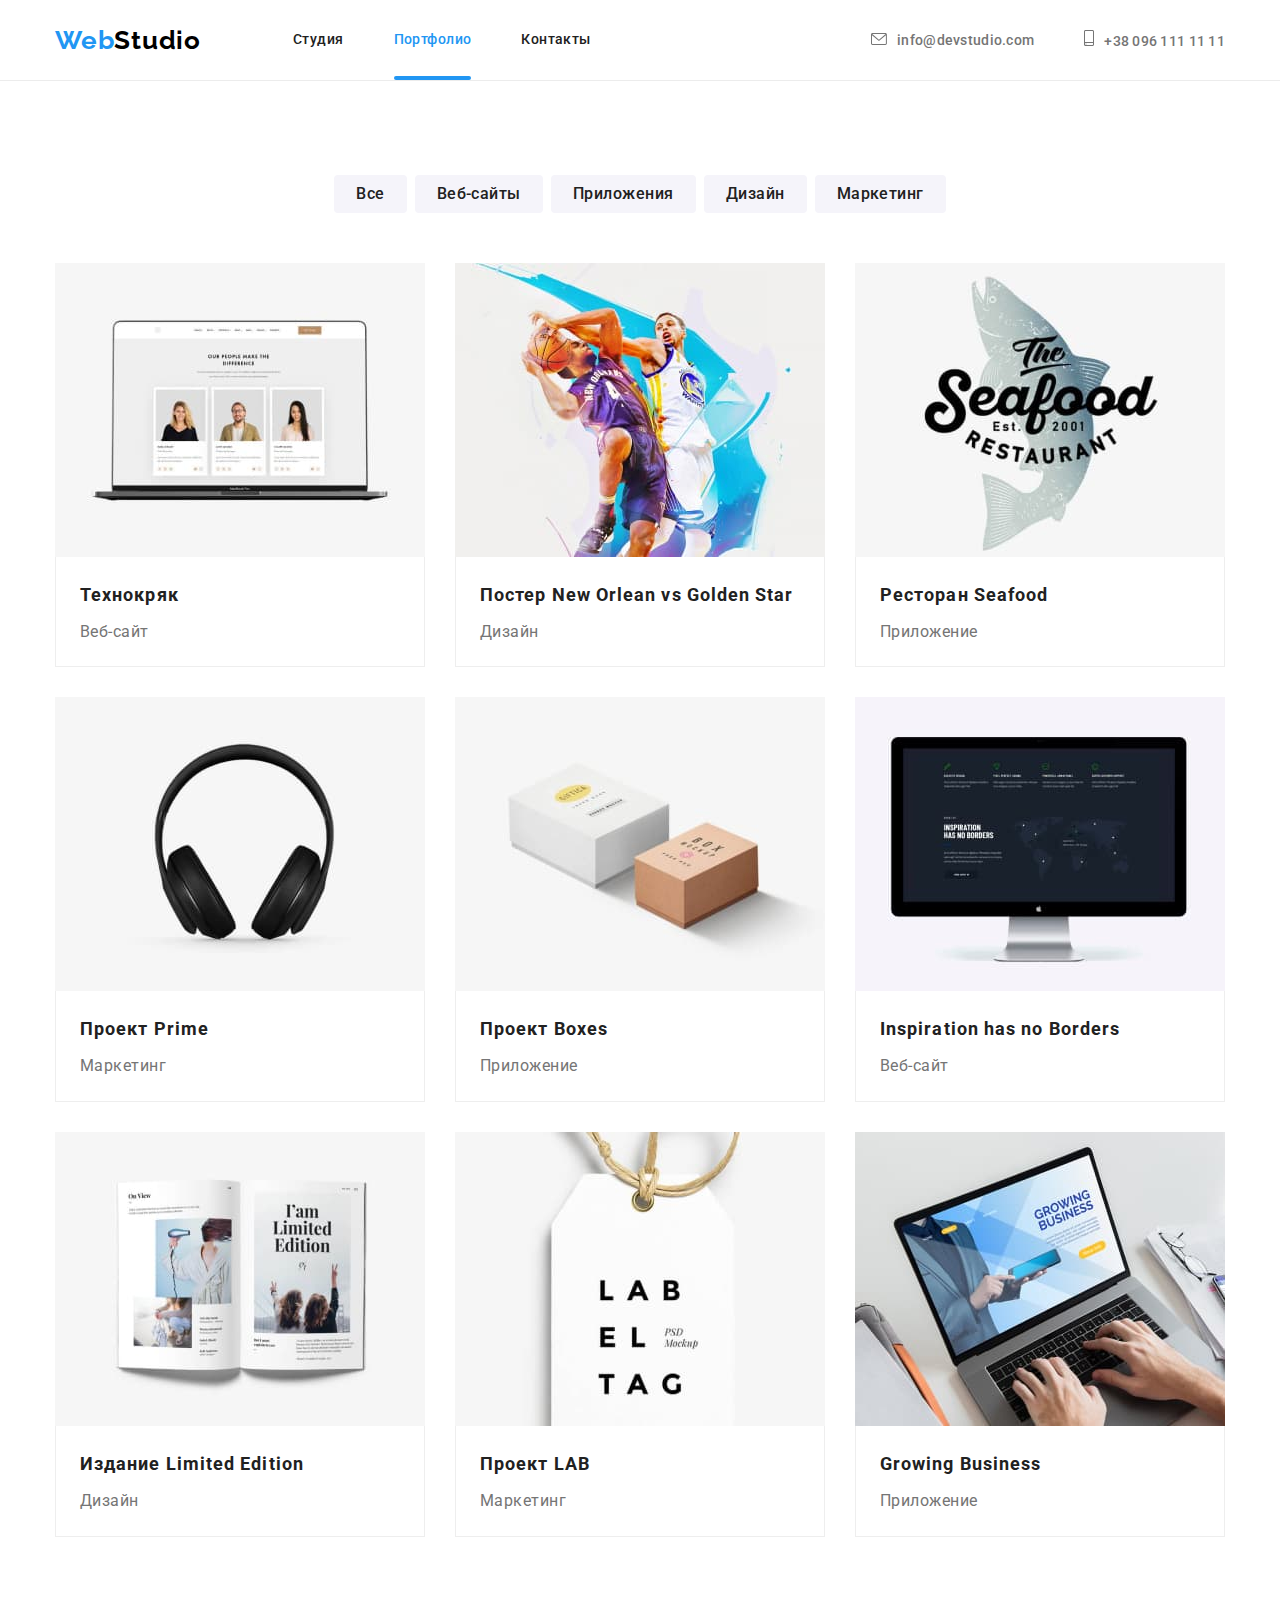
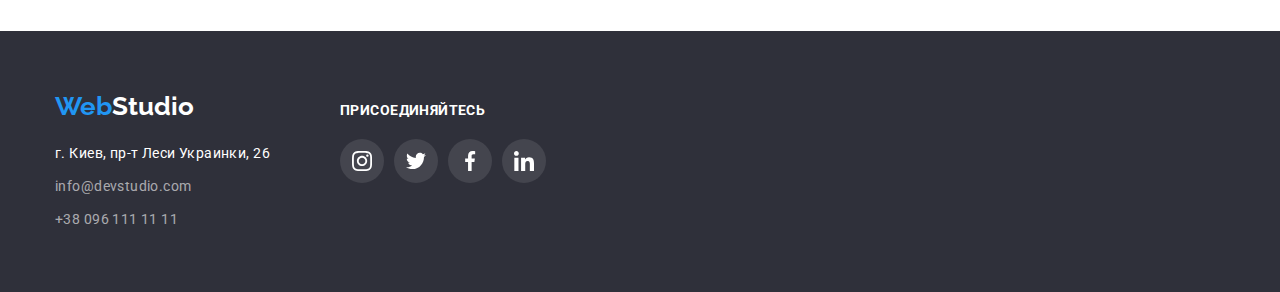
==== commit cb6a5640: "porfolio listo" ====
--- a/potrfolio.html
+++ b/potrfolio.html
@@ -114,7 +114,7 @@
 
                     <!-- project 2 -->
                     <li class="project-link">
-                        <div class="project-box">
+                        <div class="overlay">
                             <img class="project-image" src="./images/img-portfolio-2.jpg" alt="Постер-баскетбол"
                                 width="370" />
                             <p class="overlay-text">Ресурс предлагает комплексные предложения с разным уровнем
@@ -131,83 +131,112 @@
 
                     <!-- project 3 -->
                     <li class="project-link">
-                        <div>
+                        <div class="overlay">
                             <img class="project-image" src="./images/img-portfolio-3.jpg" alt="Ресторан-рыба"
                                 width="370" />
-                            <div class="project-card">
-                                <h2 class="poster-box">Ресторан Seafood</h2>
-                                <p class="poster-text">Приложение</p>
-                            </div>
-                        </div>
+                            <p class="overlay-text">Ресурс предлагает комплексные предложения с разным уровнем
+                                функционала и сервисов.
+                                Все это позволит посетителю получить
+                                исчерпывающие сведения о компании или частном лице.</p>
+                        </div>
+                        <div class="project-card">
+                            <h2 class="poster-box">Ресторан Seafood</h2>
+                            <p class="poster-text">Приложение</p>
+                        </div>
+
                     </li>
 
                     <!-- project 4 -->
                     <li class="project-link">
-                        <div>
+                        <div class="overlay">
                             <img class="project-image" src="./images/img-portfolio-4.jpg" alt="Наушники-закрытые"
                                 width="370" />
-                            <div class="project-card">
-                                <h2 class="poster-box">Проект Prime</h2>
-                                <p class="poster-text">Маркетинг</p>
-                            </div>
+                            <p class="overlay-text">Ресурс предлагает комплексные предложения с разным уровнем
+                                функционала и сервисов.
+                                Все это позволит посетителю получить
+                                исчерпывающие сведения о компании или частном лице.</p>
+                        </div>
+                        <div class="project-card">
+                            <h2 class="poster-box">Проект Prime</h2>
+                            <p class="poster-text">Маркетинг</p>
                         </div>
                     </li>
 
                     <!-- project 5 -->
                     <li class="project-link">
-                        <div>
+                        <div class="overlay">
                             <img class="project-image" src="./images/img-portfolio-5.jpg" alt="Две-коробки"
                                 width="370" />
-                            <div class="project-card">
-                                <h2 class="poster-box">Проект Boxes</h2>
-                                <p class="poster-text">Приложение</p>
-                            </div>
+                            <p class="overlay-text">Ресурс предлагает комплексные предложения с разным уровнем
+                                функционала и сервисов.
+                                Все это позволит посетителю получить
+                                исчерпывающие сведения о компании или частном лице.</p>
+                        </div>
+                        <div class="project-card">
+                            <h2 class="poster-box">Проект Boxes</h2>
+                            <p class="poster-text">Приложение</p>
                         </div>
                     </li>
 
                     <!-- project 6 -->
                     <li class="project-link">
-                        <div>
+                        <div class="overlay">
                             <img class="project-image" src="./images/img-portfolio-6.jpg" alt="Монитор-мак"
                                 width="370" />
-                            <div class="project-card">
-                                <h2 class="poster-box">Inspiration has no Borders</h2>
-                                <p class="poster-text">Веб-сайт</p>
-                            </div>
+                            <p class="overlay-text">Ресурс предлагает комплексные предложения с разным уровнем
+                                функционала и сервисов.
+                                Все это позволит посетителю получить
+                                исчерпывающие сведения о компании или частном лице.</p>
+                        </div>
+                        <div class="project-card">
+                            <h2 class="poster-box">Inspiration has no Borders</h2>
+                            <p class="poster-text">Веб-сайт</p>
                         </div>
                     </li>
 
                     <!-- project 7 -->
                     <li class="project-link">
-                        <div>
+                        <div class="overlay">
                             <img class="project-image" src="./images/img-portfolio-7.jpg" alt="Журнал" width="370" />
-                            <div class="project-card">
-                                <h2 class="poster-box">Издание Limited Edition</h2>
-                                <p class="poster-text">Дизайн</p>
-                            </div>
+                            <p class="overlay-text">Ресурс предлагает комплексные предложения с разным уровнем
+                                функционала и сервисов.
+                                Все это позволит посетителю получить
+                                исчерпывающие сведения о компании или частном лице.</p>
+                        </div>
+                        <div class="project-card">
+                            <h2 class="poster-box">Издание Limited Edition</h2>
+                            <p class="poster-text">Дизайн</p>
                         </div>
                     </li>
 
                     <!-- project 8 -->
                     <li class="project-link">
-                        <div>
+                        <div class="overlay">
                             <img class="project-image" src="./images/img-portfolio-8.jpg" alt="Метка" width="370" />
-                            <div class="project-card">
-                                <h2 class="poster-box">Проект LAB</h2>
-                                <p class="poster-text">Маркетинг</p>
-                            </div>
+                            <p class="overlay-text">Ресурс предлагает комплексные предложения с разным уровнем
+                                функционала и сервисов.
+                                Все это позволит посетителю получить
+                                исчерпывающие сведения о компании или частном лице.</p>
+                        </div>
+                        <div class="project-card">
+                            <h2 class="poster-box">Проект LAB</h2>
+                            <p class="poster-text">Маркетинг</p>
                         </div>
                     </li>
 
                     <!-- project 9 -->
                     <li class="project-link">
-                        <div>
+                        <div class="overlay">
                             <img class="project-image" src="./images/img-portfolio-9.jpg" alt="Ноутбук-печатают"
                                 width="370" />
-                            <div class="project-card">
-                                <h2 class="poster-box">Growing Business</h2>
-                                <p class="poster-text">Приложение</p>
-                            </div>
+                            <p class="overlay-text">Ресурс предлагает комплексные предложения с разным уровнем
+                                функционала и сервисов.
+                                Все это позволит посетителю получить
+                                исчерпывающие сведения о компании или частном лице.</p>
+                        </div>
+                        <div class="project-card">
+                            <h2 class="poster-box">Growing Business</h2>
+                            <p class="poster-text">Приложение</p>
                         </div>
                     </li>
                 </ul>
--- a/css/styles.css
+++ b/css/styles.css
@@ -858,38 +858,40 @@
 }
 
 /* Overlay */
-/* .overlay {
+
+.overlay {
 	position: relative;
-	overflow: hidden; */
-
-/* position: absolute;
-	top: 0px;
-	left: 0px;
-	width: 100%;
-	height: 100%;
-	padding: 63px 24px;
-	background-color: rgba(33, 150, 243, 0.9);
-	transform: translateY(100%);
-	transition: transform 250ms cubic-bezier(0.4, 0, 0.2, 1); 
-}
-
- .overlay-text {
+	overflow: hidden;
+}
+
+.project-link {
+	/* width: calc((100% - 60px) / 3); */
+	position: relative;
+}
+
+.overlay-text {
 	position: absolute;
 	top: 0;
 	height: 100%;
-	/* font-style: normal;
+	font-style: normal;
 	font-weight: normal;
-	text-align: left; 
 	font-size: 18px;
 	line-height: 1.56;
 	letter-spacing: 0.03em;
-	color: rgb(252, 21, 21);
+	text-align: left;
+	color: rgb(255, 255, 255);
 	transform: translateY(100%);
+	background-color: rgba(33, 150, 243, 0.9);
+	padding: 63px 24px;
+	height: 100%;
+	overflow: auto;
+	transform: translateY(100%);
+	/* transition: transform 300ms linear; */
 	transition: transform 250ms cubic-bezier(0.4, 0, 0.2, 1);
-} 
-
-.project-link:hover .overlay,
-.project-link:focus .overlay {
+}
+
+.project-link:hover .overlay-text,
+.project-link:focus .overlay-text {
 	transform: translateY(0);
 }
 
